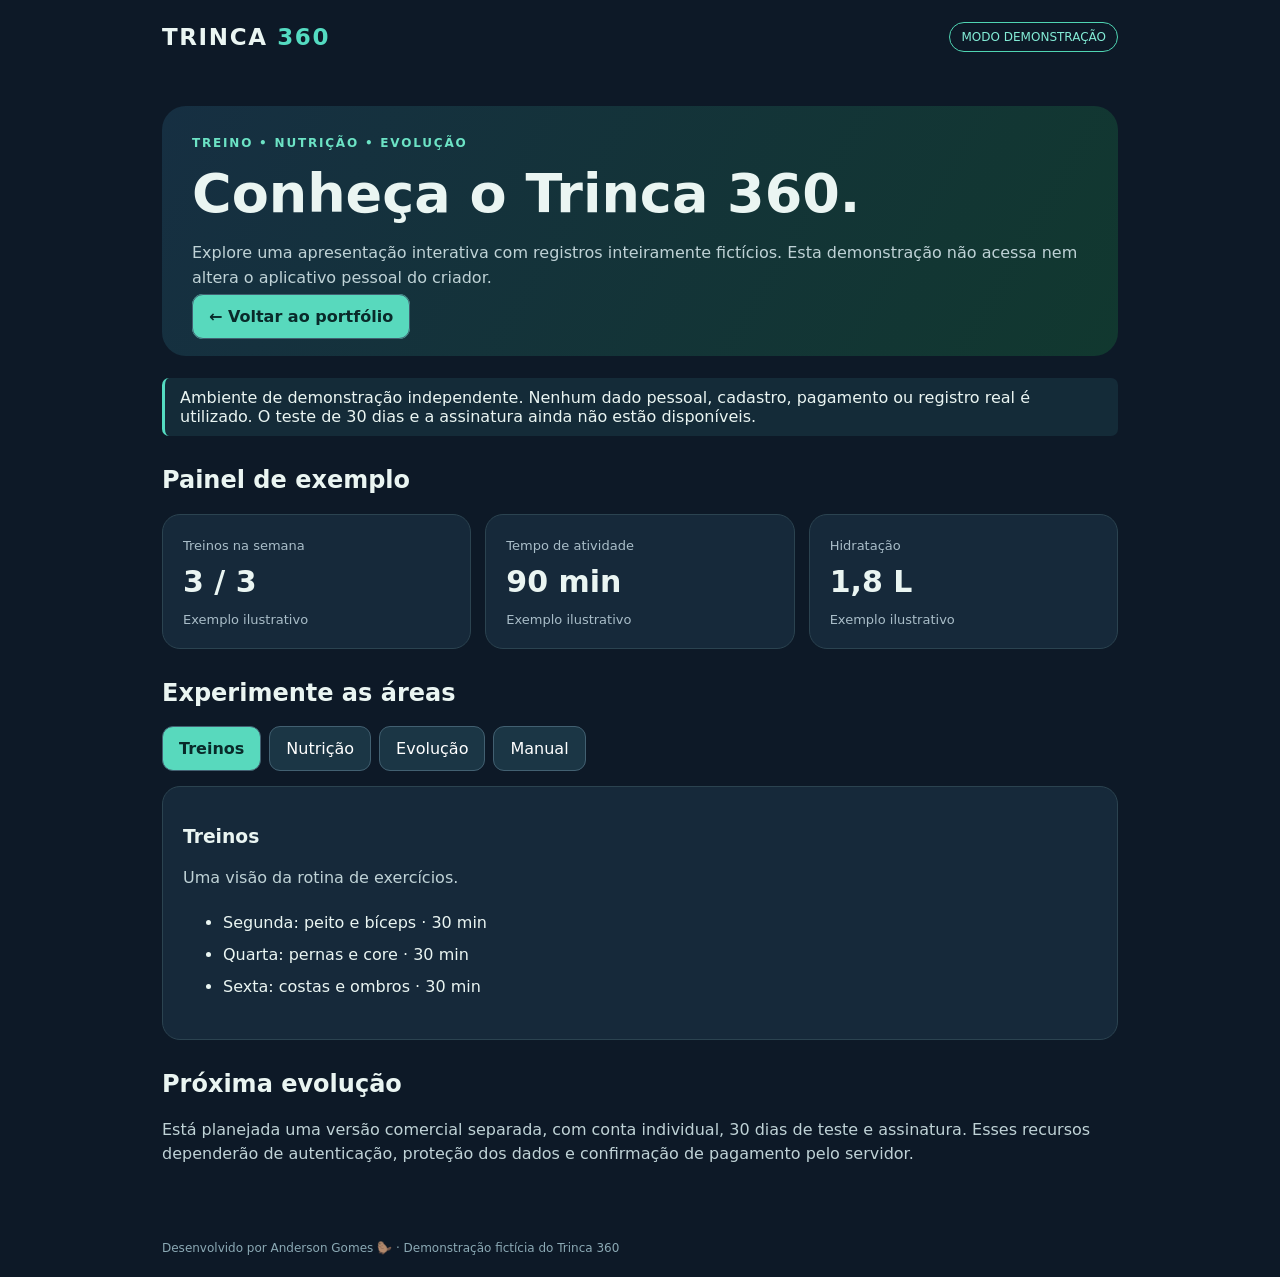
==== demo-trinca/index.html @ f7d522ba "BUILD 02: criar Trinca 360 Demo independente com dados fictícios" ====
<!doctype html><html lang="pt-BR"><head><meta charset="utf-8"><meta name="viewport" content="width=device-width,initial-scale=1"><meta name="theme-color" content="#101d2d"><title>Trinca 360 | Demonstração</title><style>:root{font-family:system-ui,-apple-system,Segoe UI,sans-serif;color:#eaf5f2;background:#0d1927}*{box-sizing:border-box}body{margin:0}header,main,footer{max-width:1000px;margin:auto;padding:22px}header{display:flex;justify-content:space-between;align-items:center;gap:12px}.brand{font-weight:900;letter-spacing:.07em;font-size:23px}.brand span{color:#54dbc1}.pill{font-size:12px;border:1px solid #4fd5b3;border-radius:20px;padding:7px 11px;color:#83ecd6}.hero{background:linear-gradient(120deg,#162f42,#11382f);border-radius:24px;padding:30px;margin:10px 0 22px}h1{font-size:clamp(30px,6vw,54px);margin:12px 0}p{line-height:1.55;color:#bfd2d6}.eyebrow{color:#6ce3c5;font-size:12px;letter-spacing:.15em;font-weight:700}.grid{display:grid;grid-template-columns:repeat(3,1fr);gap:14px}.card{background:#16293a;border:1px solid #2b4350;border-radius:18px;padding:20px}.card strong{font-size:30px;display:block;margin:10px 0}.muted{color:#a9bdc8;font-size:13px}.section{margin:30px 0}.tabs{display:flex;gap:8px;flex-wrap:wrap;margin-bottom:15px}button,a.button{background:#1b3645;color:white;border:1px solid #426071;padding:12px 16px;border-radius:11px;cursor:pointer;text-decoration:none;font:inherit}button[aria-selected=true],a.button{background:#58d9bd;color:#092a2a;font-weight:800}button:focus-visible,a:focus-visible{outline:3px solid #fff}ul{line-height:2}footer{color:#8ba9b4;font-size:12px} .notice{border-left:3px solid #54dbc1;padding:10px 15px;background:#142b38;border-radius:7px} @media(max-width:650px){.grid{grid-template-columns:1fr}header{padding:16px}.hero{padding:23px}}</style></head><body><header><div class="brand">TRINCA <span>360</span></div><span class="pill">MODO DEMONSTRAÇÃO</span></header><main><section class="hero"><div class="eyebrow">TREINO • NUTRIÇÃO • EVOLUÇÃO</div><h1>Conheça o Trinca 360.</h1><p>Explore uma apresentação interativa com registros inteiramente fictícios. Esta demonstração não acessa nem altera o aplicativo pessoal do criador.</p><a class="button" href="../">← Voltar ao portfólio</a></section><div class="notice">Ambiente de demonstração independente. Nenhum dado pessoal, cadastro, pagamento ou registro real é utilizado. O teste de 30 dias e a assinatura ainda não estão disponíveis.</div><section class="section"><h2>Painel de exemplo</h2><div class="grid"><div class="card"><span class="muted">Treinos na semana</span><strong>3 / 3</strong><span class="muted">Exemplo ilustrativo</span></div><div class="card"><span class="muted">Tempo de atividade</span><strong>90 min</strong><span class="muted">Exemplo ilustrativo</span></div><div class="card"><span class="muted">Hidratação</span><strong>1,8 L</strong><span class="muted">Exemplo ilustrativo</span></div></div></section><section class="section"><h2>Experimente as áreas</h2><div class="tabs" role="tablist" aria-label="Áreas do aplicativo"><button role="tab" aria-selected="true" data-tab="treino">Treinos</button><button role="tab" aria-selected="false" data-tab="nutricao">Nutrição</button><button role="tab" aria-selected="false" data-tab="evolucao">Evolução</button><button role="tab" aria-selected="false" data-tab="ajuda">Manual</button></div><div class="card" id="content" role="tabpanel" aria-live="polite"><h3>Treinos</h3><p>Uma visão da rotina de exercícios.</p><ul><li>Segunda: peito e bíceps · 30 min</li><li>Quarta: pernas e core · 30 min</li><li>Sexta: costas e ombros · 30 min</li></ul></div></section><section class="section"><h2>Próxima evolução</h2><p>Está planejada uma versão comercial separada, com conta individual, 30 dias de teste e assinatura. Esses recursos dependerão de autenticação, proteção dos dados e confirmação de pagamento pelo servidor.</p></section></main><footer>Desenvolvido por Anderson Gomes 🦫 · Demonstração fictícia do Trinca 360</footer><script>const content=document.getElementById('content');const views={treino:'<h3>Treinos</h3><p>Uma visão da rotina de exercícios.</p><ul><li>Segunda: peito e bíceps · 30 min</li><li>Quarta: pernas e core · 30 min</li><li>Sexta: costas e ombros · 30 min</li></ul>',nutricao:'<h3>Nutrição</h3><p>Exemplo de acompanhamento diário.</p><ul><li>Café da manhã: fruta e iogurte</li><li>Almoço: arroz, feijão, proteína e salada</li><li>Água registrada: 1,8 L</li></ul>',evolucao:'<h3>Evolução</h3><p>Registros simulados para apresentar o conceito.</p><ul><li>Semana 1: 2 treinos</li><li>Semana 2: 3 treinos</li><li>Semana 3: 3 treinos</li></ul>',ajuda:'<h3>Manual</h3><p>O aplicativo original organiza treino, nutrição e evolução em uma interface para celular. Esta página é uma demonstração isolada, sem salvar registros.</p>'};document.querySelectorAll('[data-tab]').forEach(b=>b.addEventListener('click',()=>{document.querySelectorAll('[data-tab]').forEach(x=>x.setAttribute('aria-selected',String(x===b)));content.innerHTML=views[b.dataset.tab]}));</script></body></html>
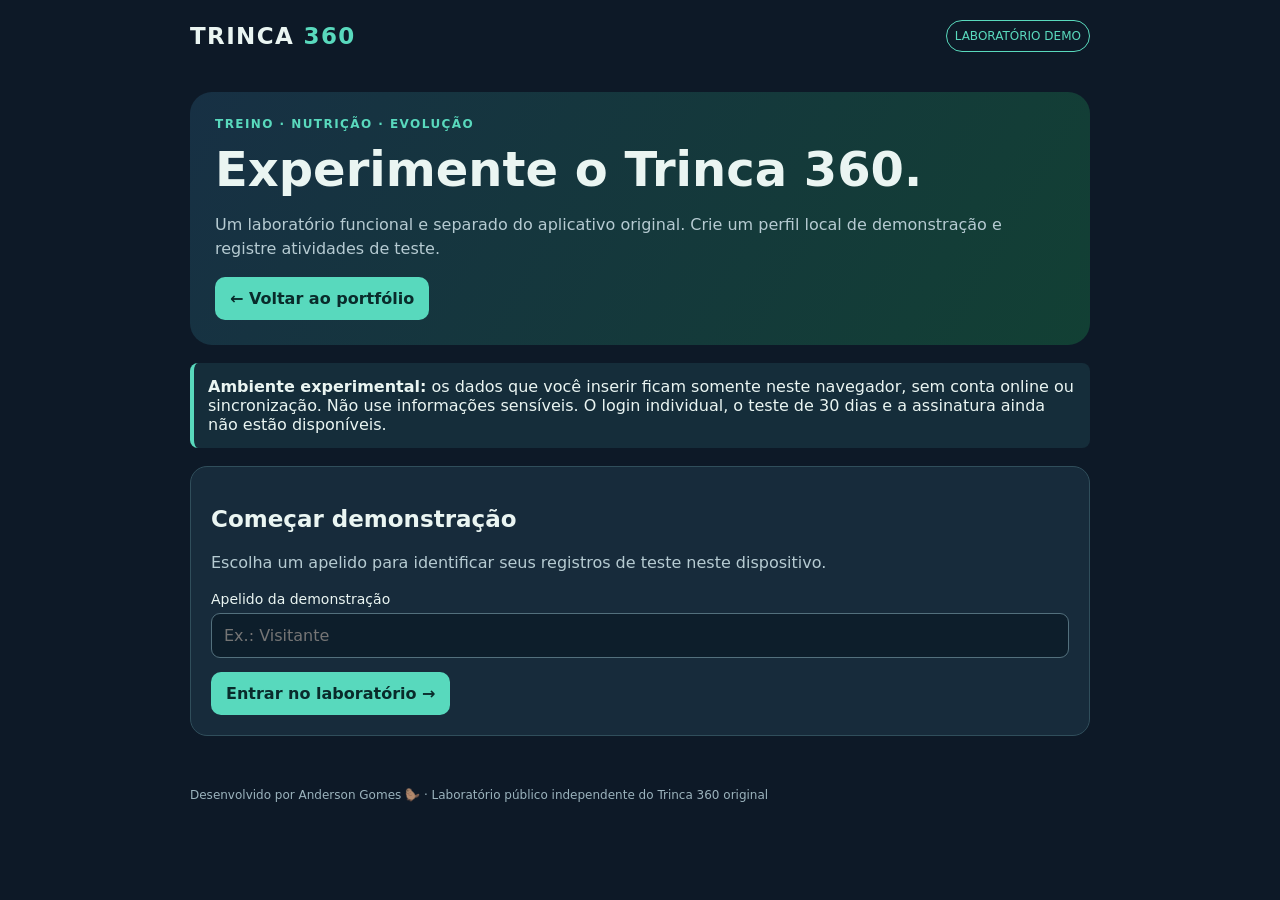
==== commit 0209ba15: "BUILD 03 alpha: laboratorio funcional isolado com perfil e registros locais" ====
--- a/demo-trinca/index.html
+++ b/demo-trinca/index.html
@@ -1 +1 @@
-<!doctype html><html lang="pt-BR"><head><meta charset="utf-8"><meta name="viewport" content="width=device-width,initial-scale=1"><meta name="theme-color" content="#101d2d"><title>Trinca 360 | Demonstração</title><style>:root{font-family:system-ui,-apple-system,Segoe UI,sans-serif;color:#eaf5f2;background:#0d1927}*{box-sizing:border-box}body{margin:0}header,main,footer{max-width:1000px;margin:auto;padding:22px}header{display:flex;justify-content:space-between;align-items:center;gap:12px}.brand{font-weight:900;letter-spacing:.07em;font-size:23px}.brand span{color:#54dbc1}.pill{font-size:12px;border:1px solid #4fd5b3;border-radius:20px;padding:7px 11px;color:#83ecd6}.hero{background:linear-gradient(120deg,#162f42,#11382f);border-radius:24px;padding:30px;margin:10px 0 22px}h1{font-size:clamp(30px,6vw,54px);margin:12px 0}p{line-height:1.55;color:#bfd2d6}.eyebrow{color:#6ce3c5;font-size:12px;letter-spacing:.15em;font-weight:700}.grid{display:grid;grid-template-columns:repeat(3,1fr);gap:14px}.card{background:#16293a;border:1px solid #2b4350;border-radius:18px;padding:20px}.card strong{font-size:30px;display:block;margin:10px 0}.muted{color:#a9bdc8;font-size:13px}.section{margin:30px 0}.tabs{display:flex;gap:8px;flex-wrap:wrap;margin-bottom:15px}button,a.button{background:#1b3645;color:white;border:1px solid #426071;padding:12px 16px;border-radius:11px;cursor:pointer;text-decoration:none;font:inherit}button[aria-selected=true],a.button{background:#58d9bd;color:#092a2a;font-weight:800}button:focus-visible,a:focus-visible{outline:3px solid #fff}ul{line-height:2}footer{color:#8ba9b4;font-size:12px} .notice{border-left:3px solid #54dbc1;padding:10px 15px;background:#142b38;border-radius:7px} @media(max-width:650px){.grid{grid-template-columns:1fr}header{padding:16px}.hero{padding:23px}}</style></head><body><header><div class="brand">TRINCA <span>360</span></div><span class="pill">MODO DEMONSTRAÇÃO</span></header><main><section class="hero"><div class="eyebrow">TREINO • NUTRIÇÃO • EVOLUÇÃO</div><h1>Conheça o Trinca 360.</h1><p>Explore uma apresentação interativa com registros inteiramente fictícios. Esta demonstração não acessa nem altera o aplicativo pessoal do criador.</p><a class="button" href="../">← Voltar ao portfólio</a></section><div class="notice">Ambiente de demonstração independente. Nenhum dado pessoal, cadastro, pagamento ou registro real é utilizado. O teste de 30 dias e a assinatura ainda não estão disponíveis.</div><section class="section"><h2>Painel de exemplo</h2><div class="grid"><div class="card"><span class="muted">Treinos na semana</span><strong>3 / 3</strong><span class="muted">Exemplo ilustrativo</span></div><div class="card"><span class="muted">Tempo de atividade</span><strong>90 min</strong><span class="muted">Exemplo ilustrativo</span></div><div class="card"><span class="muted">Hidratação</span><strong>1,8 L</strong><span class="muted">Exemplo ilustrativo</span></div></div></section><section class="section"><h2>Experimente as áreas</h2><div class="tabs" role="tablist" aria-label="Áreas do aplicativo"><button role="tab" aria-selected="true" data-tab="treino">Treinos</button><button role="tab" aria-selected="false" data-tab="nutricao">Nutrição</button><button role="tab" aria-selected="false" data-tab="evolucao">Evolução</button><button role="tab" aria-selected="false" data-tab="ajuda">Manual</button></div><div class="card" id="content" role="tabpanel" aria-live="polite"><h3>Treinos</h3><p>Uma visão da rotina de exercícios.</p><ul><li>Segunda: peito e bíceps · 30 min</li><li>Quarta: pernas e core · 30 min</li><li>Sexta: costas e ombros · 30 min</li></ul></div></section><section class="section"><h2>Próxima evolução</h2><p>Está planejada uma versão comercial separada, com conta individual, 30 dias de teste e assinatura. Esses recursos dependerão de autenticação, proteção dos dados e confirmação de pagamento pelo servidor.</p></section></main><footer>Desenvolvido por Anderson Gomes 🦫 · Demonstração fictícia do Trinca 360</footer><script>const content=document.getElementById('content');const views={treino:'<h3>Treinos</h3><p>Uma visão da rotina de exercícios.</p><ul><li>Segunda: peito e bíceps · 30 min</li><li>Quarta: pernas e core · 30 min</li><li>Sexta: costas e ombros · 30 min</li></ul>',nutricao:'<h3>Nutrição</h3><p>Exemplo de acompanhamento diário.</p><ul><li>Café da manhã: fruta e iogurte</li><li>Almoço: arroz, feijão, proteína e salada</li><li>Água registrada: 1,8 L</li></ul>',evolucao:'<h3>Evolução</h3><p>Registros simulados para apresentar o conceito.</p><ul><li>Semana 1: 2 treinos</li><li>Semana 2: 3 treinos</li><li>Semana 3: 3 treinos</li></ul>',ajuda:'<h3>Manual</h3><p>O aplicativo original organiza treino, nutrição e evolução em uma interface para celular. Esta página é uma demonstração isolada, sem salvar registros.</p>'};document.querySelectorAll('[data-tab]').forEach(b=>b.addEventListener('click',()=>{document.querySelectorAll('[data-tab]').forEach(x=>x.setAttribute('aria-selected',String(x===b)));content.innerHTML=views[b.dataset.tab]}));</script></body></html>+<!doctype html><html lang="pt-BR"><head><meta charset="utf-8"><meta name="viewport" content="width=device-width,initial-scale=1"><meta name="theme-color" content="#101d2d"><title>Trinca 360 | Laboratório interativo</title><style>*{box-sizing:border-box}body{margin:0;background:#0d1927;color:#eaf5f2;font:16px system-ui,-apple-system,Segoe UI,sans-serif}main,header,footer{max-width:940px;margin:auto;padding:20px}header{display:flex;justify-content:space-between;align-items:center;gap:10px}.brand{font-weight:900;letter-spacing:.06em;font-size:23px}.brand b,.eyebrow{color:#59d9bd}.pill{border:1px solid #59d9bd;border-radius:30px;padding:8px;font-size:12px;color:#59d9bd}h1{font-size:clamp(30px,6vw,48px);margin:10px 0}h2{font-size:23px}p,.muted{color:#b6cbd2;line-height:1.5}.muted{font-size:13px}.hero{padding:25px;border-radius:22px;background:linear-gradient(120deg,#173044,#124034)}.eyebrow{font-size:12px;letter-spacing:.12em;font-weight:800}.notice{background:#152d3a;border-left:4px solid #59d9bd;padding:14px;margin:18px 0;border-radius:8px}.card{background:#172b3b;border:1px solid #304e5b;border-radius:17px;padding:20px;margin:12px 0}.grid{display:grid;grid-template-columns:repeat(3,1fr);gap:12px}.grid .card{margin:0}.metric{font-size:29px;font-weight:800;display:block;margin-top:8px}button,.button{cursor:pointer;background:#58d9bd;color:#092b2b;border:0;border-radius:10px;padding:12px 15px;font:inherit;font-weight:750;text-decoration:none;display:inline-block}button.secondary{background:#254658;color:#f1fbfa}button.danger{background:#56333b;color:#fff}button:focus-visible,input:focus-visible,select:focus-visible{outline:3px solid #fff}input,select{width:100%;background:#0d1e2b;color:#fff;border:1px solid #53707d;border-radius:9px;padding:12px;font:inherit;margin:6px 0 14px}label{display:block;font-size:14px}nav{display:flex;gap:8px;flex-wrap:wrap;margin:18px 0}nav button[aria-selected=true]{background:#58d9bd;color:#092b2b}nav button{background:#244254;color:#fff}section[hidden]{display:none}ul{line-height:1.9;padding-left:20px}.actions{display:flex;gap:8px;flex-wrap:wrap}.record{border-bottom:1px solid #38505a;padding:12px 0}.record:last-child{border:0}footer{font-size:12px;color:#9bb3bd}@media(max-width:650px){.grid{grid-template-columns:1fr}header{padding:16px}.hero{padding:20px}}</style></head><body><header><div class="brand">TRINCA <b>360</b></div><span class="pill">LABORATÓRIO DEMO</span></header><main><div class="hero"><div class="eyebrow">TREINO · NUTRIÇÃO · EVOLUÇÃO</div><h1>Experimente o Trinca 360.</h1><p>Um laboratório funcional e separado do aplicativo original. Crie um perfil local de demonstração e registre atividades de teste.</p><a class="button" href="../">← Voltar ao portfólio</a></div><div class="notice"><b>Ambiente experimental:</b> os dados que você inserir ficam somente neste navegador, sem conta online ou sincronização. Não use informações sensíveis. O login individual, o teste de 30 dias e a assinatura ainda não estão disponíveis.</div><section id="welcome" class="card"><h2>Começar demonstração</h2><p>Escolha um apelido para identificar seus registros de teste neste dispositivo.</p><form id="profile-form"><label for="nickname">Apelido da demonstração</label><input id="nickname" maxlength="35" required autocomplete="off" placeholder="Ex.: Visitante"><button type="submit">Entrar no laboratório →</button></form></section><div id="workspace" hidden><div class="card"><div class="actions" style="justify-content:space-between;align-items:center"><div><span class="muted">Perfil de teste</span><h2 id="greeting" style="margin:5px 0"></h2></div><button id="reset" class="danger" type="button">Apagar demonstração</button></div></div><div class="grid"><div class="card"><span class="muted">Treinos registrados</span><span id="count-workouts" class="metric">0</span></div><div class="card"><span class="muted">Minutos de atividade</span><span id="count-minutes" class="metric">0</span></div><div class="card"><span class="muted">Água registrada</span><span id="count-water" class="metric">0 ml</span></div></div><nav aria-label="Áreas do laboratório"><button class="secondary" data-tab="treinos" aria-selected="true">Treinos</button><button class="secondary" data-tab="nutricao" aria-selected="false">Nutrição</button><button class="secondary" data-tab="evolucao" aria-selected="false">Evolução</button><button class="secondary" data-tab="manual" aria-selected="false">Manual</button></nav><section data-panel="treinos" class="card"><h2>Registrar treino</h2><form id="workout-form"><label for="activity">Atividade</label><select id="activity"><option>Peito e bíceps</option><option>Pernas e core</option><option>Costas e ombros</option><option>Caminhada</option><option>Outro treino</option></select><label for="minutes">Duração (minutos)</label><input id="minutes" type="number" min="1" max="600" value="30" required><button type="submit">Salvar treino</button></form><h3>Histórico</h3><div id="workout-list" aria-live="polite"></div></section><section data-panel="nutricao" class="card" hidden><h2>Registrar hidratação</h2><form id="water-form"><label for="water">Quantidade de água (ml)</label><input id="water" type="number" min="1" max="3000" value="250" required><button type="submit">Adicionar água</button></form><h3>Alimentação</h3><form id="meal-form"><label for="meal">Descrição simples da refeição</label><input id="meal" maxlength="100" placeholder="Ex.: almoço" required><button type="submit">Registrar refeição</button></form><div id="meal-list" aria-live="polite"></div></section><section data-panel="evolucao" class="card" hidden><h2>Minha evolução no laboratório</h2><p>Os indicadores acima são calculados com os registros feitos neste navegador.</p><div id="progress-list"></div></section><section data-panel="manual" class="card" hidden><h2>Manual rápido</h2><ul><li>Cadastre um apelido fictício para iniciar.</li><li>Registre treinos e minutos na aba Treinos.</li><li>Adicione água e refeições na aba Nutrição.</li><li>Consulte o resumo na aba Evolução.</li><li>Use “Apagar demonstração” para excluir os dados locais de teste.</li></ul><p>Esta é uma versão experimental independente. Não é um serviço de autenticação, assinatura ou acompanhamento profissional de saúde.</p></section></div></main><footer>Desenvolvido por Anderson Gomes 🦫 · Laboratório público independente do Trinca 360 original</footer><script>(()=>{'use strict';const KEY='trinca360_demo_lab_v1';const $=id=>document.getElementById(id);let state;try{state=JSON.parse(localStorage.getItem(KEY))}catch(e){}if(!state||typeof state!=='object'||!Array.isArray(state.workouts)||!Array.isArray(state.meals)||!Array.isArray(state.water))state={nickname:'',workouts:[],meals:[],water:[]};const save=()=>{try{localStorage.setItem(KEY,JSON.stringify(state))}catch(e){alert('Não foi possível salvar neste navegador. Verifique o armazenamento local.')}};const escape=s=>String(s).replace(/[&<>"']/g,c=>({'&':'&amp;','<':'&lt;','>':'&gt;','"':'&quot;',"'":'&#39;'}[c]));const stamp=()=>new Date().toLocaleString('pt-BR');function render(){const active=!!state.nickname;$('welcome').hidden=active;$('workspace').hidden=!active;if(!active)return;$('greeting').textContent=state.nickname;$('count-workouts').textContent=state.workouts.length;$('count-minutes').textContent=state.workouts.reduce((n,x)=>n+x.minutes,0);$('count-water').textContent=state.water.reduce((n,x)=>n+x.ml,0)+' ml';$('workout-list').innerHTML=state.workouts.length?state.workouts.slice().reverse().map(x=>'<div class="record"><b>'+escape(x.name)+'</b> · '+x.minutes+' min<br><span class="muted">'+escape(x.date)+'</span></div>').join(''):'<p>Nenhum treino registrado ainda.</p>';$('meal-list').innerHTML=state.meals.length?state.meals.slice().reverse().map(x=>'<div class="record">'+escape(x.name)+'<br><span class="muted">'+escape(x.date)+'</span></div>').join(''):'<p>Nenhuma refeição registrada.</p>';$('progress-list').innerHTML='<p><b>'+state.workouts.length+'</b> treino(s), <b>'+state.meals.length+'</b> refeição(ões) e <b>'+state.water.length+'</b> registro(s) de hidratação.</p>';} $('profile-form').addEventListener('submit',e=>{e.preventDefault();const name=$('nickname').value.trim();if(!name)return;state.nickname=name;save();render()});$('workout-form').addEventListener('submit',e=>{e.preventDefault();const minutes=Number($('minutes').value);if(!Number.isInteger(minutes)||minutes<1||minutes>600)return;state.workouts.push({name:$('activity').value,minutes,date:stamp()});save();render()});$('water-form').addEventListener('submit',e=>{e.preventDefault();const ml=Number($('water').value);if(!Number.isInteger(ml)||ml<1||ml>3000)return;state.water.push({ml,date:stamp()});save();render()});$('meal-form').addEventListener('submit',e=>{e.preventDefault();const name=$('meal').value.trim();if(!name)return;state.meals.push({name,date:stamp()});$('meal').value='';save();render()});document.querySelectorAll('[data-tab]').forEach(b=>b.addEventListener('click',()=>{document.querySelectorAll('[data-tab]').forEach(x=>x.setAttribute('aria-selected',String(x===b)));document.querySelectorAll('[data-panel]').forEach(p=>p.hidden=p.dataset.panel!==b.dataset.tab)}));$('reset').addEventListener('click',()=>{if(!confirm('Apagar todos os registros de demonstração deste navegador? Isso não altera seu Trinca 360 original.'))return;localStorage.removeItem(KEY);state={nickname:'',workouts:[],meals:[],water:[]};$('nickname').value='';render()});render()})();</script></body></html>
